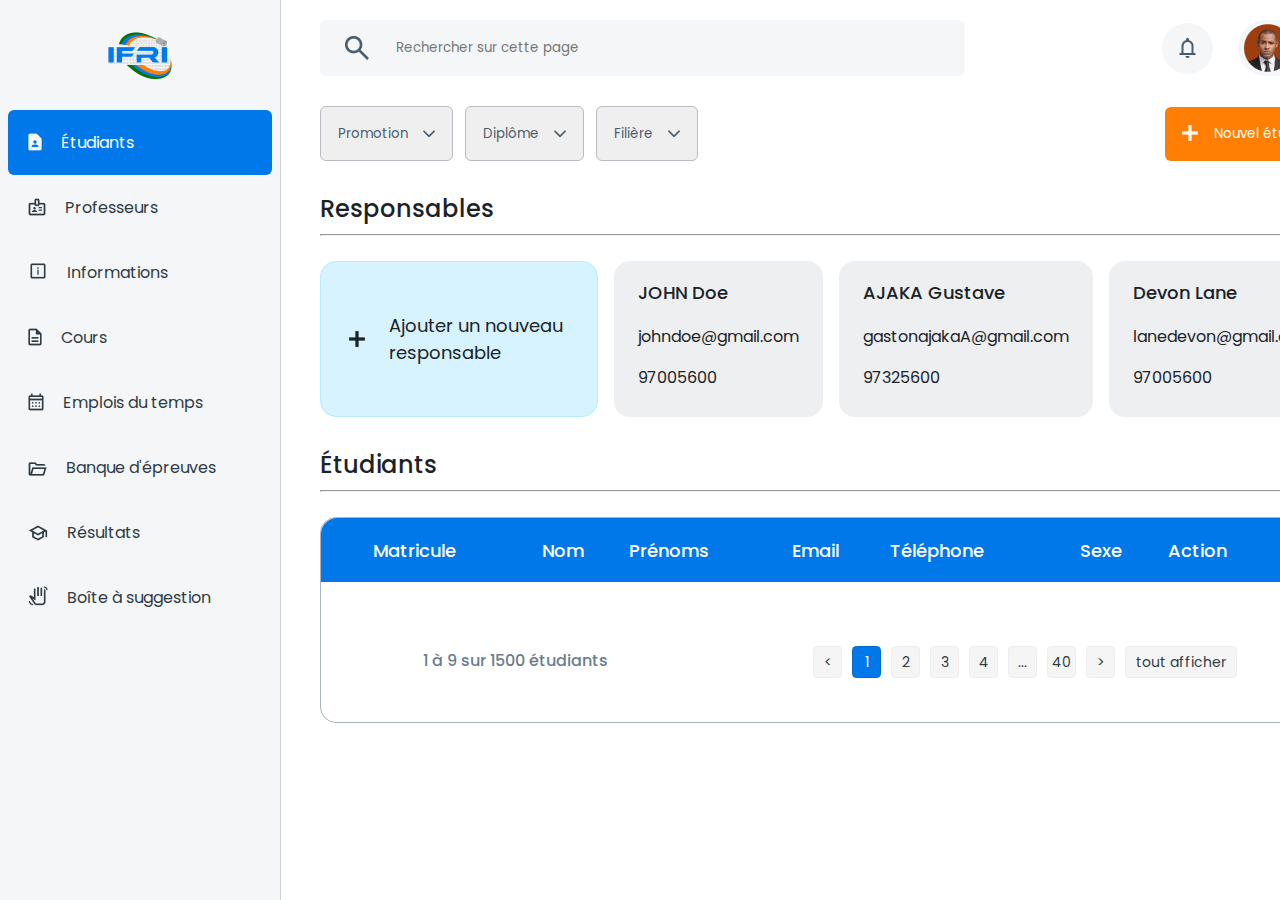
==== students.html @ 4463c04d "Add files via upload" ====
<!DOCTYPE html>
<html lang="fr">
<head>
    <meta charset="UTF-8">
    <meta name="viewport" content="width=device-width, initial-scale=1.0">
    <title>e-IFRI | Students</title>
    <link rel="stylesheet" href="https://fonts.googleapis.com/css2?family=Poppins:wght@300;400;500;600;700&display=swap">
    <link rel="stylesheet" href="css/style.css">
    <link rel="stylesheet" href="css/students.css">
</head>
<body>
    <aside class="sidebar">
        <img src="./images/logoifri 1.png" alt="Logo d'IFRI" class="mx-auto d-block mb-16">
        <div class="aside-element active-aside-element">
            <img src="images/aside/contact_page.png" alt="Icone Étudiants">
            Étudiants
        </div>
        <div class="aside-element">
            <img src="images/aside/badge.png" alt="Icone Professeurs">
            Professeurs
        </div>
        <div class="aside-element">
            <img src="images/aside/information.png" alt="Icone informations">
            Informations
        </div>
        <div class="aside-element">
            <img src="images/aside/cours.png" alt="Icone Cours">
            Cours
        </div>
        <div class="aside-element">
            <img src="images/aside/calendar_month.png" alt="Icone Emplois du temps">
            Emplois du temps
        </div>
        <div class="aside-element">
            <img src="images/aside/folder_open.png" alt="Icone Banque d'épreuves">
            Banque d'épreuves
        </div>
        <div class="aside-element">
            <img src="images/aside/school.png" alt="Icone Résultats">
            Résultats
        </div>
        <div class="aside-element">
            <img src="images/aside/hand_gesture.png" alt="Icone Boîte à suggestion">
            Boîte à suggestion
        </div>
    </aside>
    <div id="main">
        <header>
            <form id="searchbar">
                <img src="images/navbar/search.png" alt="search icone" class="me-25 cursor-pointer">
                <input type="text" placeholder="Rechercher sur cette page">
            </form>
            <div class="d-flex justify-content-space-between align-items-center">
                <div id="notifications">
                    <img src="images/navbar/notifications.png" alt="Icone notifications">
                </div>
                <div class="groupe-profil">
                    <img src="images/navbar/photo_2023-03-29_11-12-43 1.png" alt="Photo de profil">
                    <img src="images/navbar/expand_more.png" alt="Voir plus">
                </div>
            </div>
        </header>
        <div class="w-100p d-flex justify-content-space-between align-items-center mb-30">
            <div id="filtre">
                <select name="Promotion" id="slct-promotion">
                    <option value="Promotion" selected>Promotion</option>
                    <option value="Licence1">Licence1</option>
                    <option value="Licence2">Licence2</option>
                    <option value="Licence3">Licence3</option>
                    <option value="Master1">Master1</option>
                    <option value="Master2">Master2</option>
                </select>
                <img src="images/filtre/Icon.png" alt="flèche voir plus" class="position-relative left--30">
                <select name="Diplome" id="slct-diplome">
                    <option value="Diplôme" selected>Diplôme</option>
                    <option value="Licence">Licence</option>
                    <option value="Master">Master</option>
                </select>
                <img src="images/filtre/Icon.png" alt="flèche voir plus" class="position-relative left--30">
                <select name="Filiere" id="slct-filiere">
                    <option value="Filière" selected>Filière</option>
                    <option value="GL">GL</option>
                    <option value="SI">SI</option>
                    <option value="IM">IM</option>
                    <option value="IA">IA</option>
                    <option value="IoT">IoT</option>
                </select>
                <img src="images/filtre/Icon.png" alt="flèche voir plus" class="position-relative left--30">
            </div>
            <button class="btn btn-orange" id="btn-add-student">
                <img src="images/filtre/add.png" alt="Nouvel étudiant">
                Nouvel étudiant
            </button>
        </div>
        <div class="mb-30">
            <h2 class="fw-500 mb-0">Responsables</h2>
            <hr class="mb-25">
            <div class="d-flex">
                <div class="responsable new-responsable">
                    <img src="images/add responsable.png" alt="Ajouter responsable">
                    <p class="text-18 w-184">Ajouter un nouveau responsable</p>
                </div>
                <div class="responsable ms-16">
                    <p class="text-18 fw-500">JOHN Doe</p>
                    <p>johndoe@gmail.com</p>
                    <p>97005600</p>
                </div>
                <div class="responsable ms-16">
                    <p class="text-18 fw-500">AJAKA Gustave</p>
                    <p>gastonajakaA@gmail.com</p>
                    <p>97325600</p>
                </div>
                <div class="responsable ms-16">
                    <p class="text-18 fw-500">Devon Lane</p>
                    <p>lanedevon@gmail.com</p>
                    <p>97005600</p>
                </div>
            </div>
        </div>
        <div class="mb-30">
            <h2 class="fw-500 mb-0">Étudiants</h2>
            <hr class="mb-25">
            <div id="conteneur-table" class="mb-30">
                <div class="table-fond-header"></div>
                <table id="table-etudiants">
                    <thead>
                        <tr>
                            <th>Matricule</th>
                            <th>Nom</th>
                            <th>Prénoms</th>
                            <th>Email</th>
                            <th>Téléphone</th>
                            <th>Sexe</th>
                            <th>Action</th>
                        </tr>
                    </thead>
                    <tbody id="tbody-etudiants">
                        <tr class="d-none">
                            <td>00000001</td>
                            <td>DOE</td>
                            <td>John Doe A.</td>
                            <td>johndoeemail@gmail.com</td>
                            <td>97 20 56 35</td>
                            <td>M</td>
                            <td><img src="images/ADD_MORE.png" alt="Plus d'actions"></td>
                        </tr>
                    </tbody>
                </table>
                <div class="d-flex justify-content-space-between w-80p mx-auto">
                    <p class="fw-500 text-gris-pagination">1 à 9 sur 1500 étudiants</p>
                    <div class="d-flex">
                        <p class="btn-pagination me-10">&lt;</p>
                        <p class="btn-pagination btn-pagination-active me-10">1</p>
                        <p class="btn-pagination me-10">2</p>
                        <p class="btn-pagination me-10">3</p>
                        <p class="btn-pagination me-10">4</p>
                        <p class="btn-pagination me-10">...</p>
                        <p class="btn-pagination me-10">40</p>
                        <p class="btn-pagination me-10">&gt;</p>
                        <p class="btn-pagination px-10">tout afficher</p>
                    </div>
                </div>
            </div>
            <p>&nbsp;</p>
        </div>
    </div>


    <!-- The Modal -->
    <div id="myModal" class="modal">
        <!-- Modal content -->
        <div class="modal-content">
            <div class="d-flex justify-content-center w-100p mb-30">
                <p id="tab-add-student" class="modal-tab-element modal-tab-element-active">Ajout Manuel</p>
                <p id="tab-import-student" class="modal-tab-element">Importer un fichier</p>
            </div>
            <form id="form-new-student"></form>
            <div class="input-import"></div>
            <input type="file" class="input-import mx-auto">
        </div>
    </div>

    <script src="js/students.js"></script>
</body>
</html>
---- css/style.css ----
* {
    font-family: 'Poppins';
    color: #1B2329;
}

/* Navbar */
.groupe-profil {
    width: 100px;
    height: 56px;
    display: flex;
    justify-content: space-around;
    align-items: center;
    background-color: #F4F6F8;
    border-radius: 47px;
    cursor: pointer;
}

/* Filtre */
#filtre {
    display: flex;
    align-items: center;
}
#filtre > select {
    color: #4A5D6C;
    padding: 17px 44px 17px 17px;
    border: solid 1.3px #B8BBC2;
    border-radius: 6px;
    -webkit-appearance: none;
    -moz-appearance: none;
    appearance: none;
    cursor: pointer;
}

/* Text */
.text-gray {
    color: #4A5D6C;
}
.text-gris-pagination {
    color: #6A7E8F;
}
.text-white {
    color: white;
}
.text-14 {
    font-size: 14px;
}
.text-16 {
    font-size: 16px;
}
.text-18 {
    font-size: 18px;
}
.text-24 {
    font-size: 24px;
}
.text-32 {
    font-size: 32px;
}
.text-italique {
    font-style: italic;
}
.text-light {
    font-weight: lighter;
}
.text-center {
    text-align: center;
}
.fw-500 {
    font-weight: 500;
}
.fw-400 {
    font-weight: 400;
}

/* Align */
.align-content-center {
    align-content: center;
}
.vertical-align-middle {
    vertical-align: bottom;
}
.justify-content-center {
    justify-content: center;
}
.justify-content-space-between {
    justify-content: space-between;
}
.align-items-center {
    align-items: center;
}

/* Display */
.d-block {
    display: block;
}
.d-flex {
    display: flex;
}
.d-inline {
    display: inline;
}
.d-inline-block {
    display: inline-block;
}
.d-none {
    display: none;
}

/* Mouse pointer */
.cursor-pointer {
    cursor: pointer;
}

.space-between {
    align-content: space-between;
}

.overflow-hiden {
    overflow: hidden;
}

/* Sizes */
.w-auto {
    width: auto;
}
.w-90 {
    width: 90px;
}
.w-184 {
    width: 184px;
}
.w-270 {
    width: 270px;
}
.w-477 {
    width: 477px;
}
.minw-477 {
    min-width: 477px !important;
}
.maxw-477 {
    max-width: 477px !important;
}
.w-80p {
    width: 80%;
}
.w-100p {
    width: 100%;
}
.h-8 {
    height: 8px;
}
.h-64 {
    height: 64px;
}
.mh-490 {
    height: 490px !important;
}

/* Margins & padding */
.mx-auto {
    margin-left: auto;
    margin-right: auto;
}
.m-0 {
    margin: 0px;
}
.mt-16 {
    margin-top: 16px;
}
.mt-32 {
    margin-top: 32px;
}
.mt-40 {
    margin-top: 40px;
}
.mt-60 {
    margin-top: 60px;
}
.me-10 {
    margin-right: 10px;
}
.me-20 {
    margin-right: 20px;
}
.me-25 {
    margin-right: 25px;
}
.mb-0 {
    margin-bottom: 0px;
}
.mb-16 {
    margin-bottom: 16px;
}
.mb-25 {
    margin-bottom: 25px;
}
.mb-30 {
    margin-bottom: 30px;
}
.mb-40 {
    margin-bottom: 40px;
}
.ms--30 {
    margin-left: -30px;
}
.ms-10 {
    margin-left: 10px;
}
.ms-16 {
    margin-left: 16px;
}
.ms-20 {
    margin-left: 20px;
}
.ms-70 {
    margin-left: 70px;
}
.p-0 {
    padding: 0px;
}
.p-30 {
    padding: 30px;
}
.p-60 {
    padding: 60px;
}
.pb-50 {
    padding-bottom: 50px;
}
.ps-20 {
    padding-left: 40px;
}
.px-10 {
    padding-left: 10px;
    padding-right: 10px;
}

/* Drapeau du Bénin */
.vert-drapeau {
    background-color: #5A9F69;
}
.jaune-drapeau {
    background-color: #DED843;
}
.rouge-drapeau {
    background-color: #BC6469;
}

/* Positions */
.position-relative {
    position: relative;
}
.position-absolute {
    position: absolute;
}
.top-0 {
    top: 0px;
}
.left--30 {
    left: -30px;
}
.left-0 {
    left: 0px;
}
.left-90 {
    left: 90px;
}
.left-180 {
    left: 180px;
}
.float-right {
    float: right;
}

/* Blocks */
.block {
    display: inline-block;
}

/* Sidebar */
.sidebar {
    position: fixed;
    top: 0px;
    left: 0px;
    width: 280px;
    height: 100%;
    padding-top: 20px;
    background-color: #F4F6F8;
    border-right: solid 1px #CDD4D9;
    z-index: 3;
}
.aside-element {
    color: #2E3B44;
    width: 80%;
    padding: 20px;
    border-radius: 6px;
    align-content: center;
    margin-left: auto;
    margin-right: auto;
    cursor: pointer;
}
.aside-element > img {
    margin-right: 15px;
    margin-bottom: -3px;
}
.active-aside-element {
    color: white;
    background-color: #0078E9;
}

/* Boutons */
.btn {
    border: none;
    padding: 17px;
    border-radius: 6px;
    align-items: center;
    cursor: pointer;
}
.btn > img {
    margin-bottom: -3px;
    margin-right: 12px;
}
.btn-orange {
    color: white;
    background-color: #FF7F04;
}
---- css/students.css ----
html {
    height: 100%;
    max-height: none;
}

#main {
    margin: 20px 40px 150px 320px;
    width: 100%;
}

body {
    padding: 0px;
    margin: 0px;
    width: 100%;
    height: 100%;
    display: flex;
}

header {
    display: flex;
    justify-content: space-between;
    margin-bottom: 30px;
    width: 100%;
}

#searchbar {
    width: 620px;
    height: 56px;
    color: #2E3B44;
    background-color: #F4F6F8;
    border-radius: 6px;
    padding-left: 25px;
    display: flex;
    align-items: center;
}
#searchbar > input {
    background-color: #F4F6F8;
    width: 85%;
    height: 80%;
    border: none;
}
#searchbar > input:focus {
    border: none;
}

#notifications {
    width: 51px;
    height: 51px;
    display: flex;
    justify-content: center;
    align-items: center;
    border-radius: 50px;
    background-color: #F4F6F8;
    cursor: pointer;
    margin-right: 25px;
}

.responsable {
    width: fit-content;
    min-height: 154px;
    border-radius: 16px;
    background-color: #EDEFF1;
    padding-left: 24px;
    padding-right: 24px;
    align-items: center;
}
.new-responsable {
    background-color: #D6F3FF;
    border: solid 1px #B5EDFF;
    display: flex;
    cursor: pointer;
}
.new-responsable > img {
    width: 24px;
    height: 24px;
    margin-right: 20px;
}

#conteneur-table {
    border-radius: 16px;
    border: solid 1px #A9B4BE;
    width: 100%;
    position: relative;
    padding-bottom: 30px;
    margin-bottom: 50px;
}
#table-etudiants {
    width: 90%;
    margin: 0px auto 50px;
    border-collapse: collapse;
    border: none;
}
thead > tr > th {
    font-size: 18px;
    font-weight: 500;
    color: white;
    text-align: left;
}
thead {
    background-color: #0078E9;
    height: 64px;
    position: relative;
    z-index: 2;
}
.table-fond-header {
    position: absolute;
    top: 0px;
    left: 0px;
    width: 100%;
    height: 64px;
    background-color: #0078E9;
    border-top-left-radius: 16px;
    border-top-right-radius: 16px;
    z-index: 1;
}
.border-top-left {
    border-top-left-radius: 16px;
}
.border-top-right {
    border-top-right-radius: 16px;
}
tbody > tr {
    height: 64px;
    border-bottom: solid 1px #A9B4BE;
    width: 80%;
}

/* Pagination */
.btn-pagination {
    font-size: 14px;
    color: #2E3B44;
    background-color: #f5f5f5;
    min-width: 27px;
    height: 30px;
    border: solid 1px #eeeeee;
    border-radius: 4.34px;
    align-items: center;
    justify-content: center;
    display: flex;
    cursor: pointer;
}
.btn-pagination-active {
    color: white;
    background-color: #0078E9;
    border: 1px solid #006ACD;
}

/* Modal */
/* The Modal (background) */
.modal {
    display: none; /* Hidden by default */
    position: fixed; /* Stay in place */
    z-index: 10; /* Sit on top */
    left: 0;
    top: 0;
    width: 100%; /* Full width */
    height: 100%; /* Full height */
    overflow: auto; /* Enable scroll if needed */
    background-color: rgb(0,0,0); /* Fallback color */
    background-color: rgba(0,0,0,0.4); /* Black w/ opacity */
}
/* Modal Content/Box */
.modal-content {
    background-color: #fefefe;
    margin: 50px auto 0px; /* 15% from the top and centered */
    padding: 20px;
    border: 2px solid #A9B4BE;
    border-radius: 16px;
    /*width: 80%; /* Could be more or less, depending on screen size */
    width: 1051px;
}
/* The Close Button */
.close {
    color: #aaa;
    float: right;
    font-size: 28px;
    font-weight: bold;
}
.close:hover,
.close:focus {
    color: black;
    text-decoration: none;
    cursor: pointer;
}

.modal-tab-element {
    color: #6A7E8F;
    padding: 20px 30px;
    border: none;
    cursor: pointer;
}
.modal-tab-element-active {
    color: #1B2329;
    border-bottom: solid 4px #0078E9;
}

.input-import {
    border: dashed 2px #A9B4BE;
    border-radius: 8px;
    width: 931px;
    height: 186px;
    margin: auto;
    cursor: pointer;
}
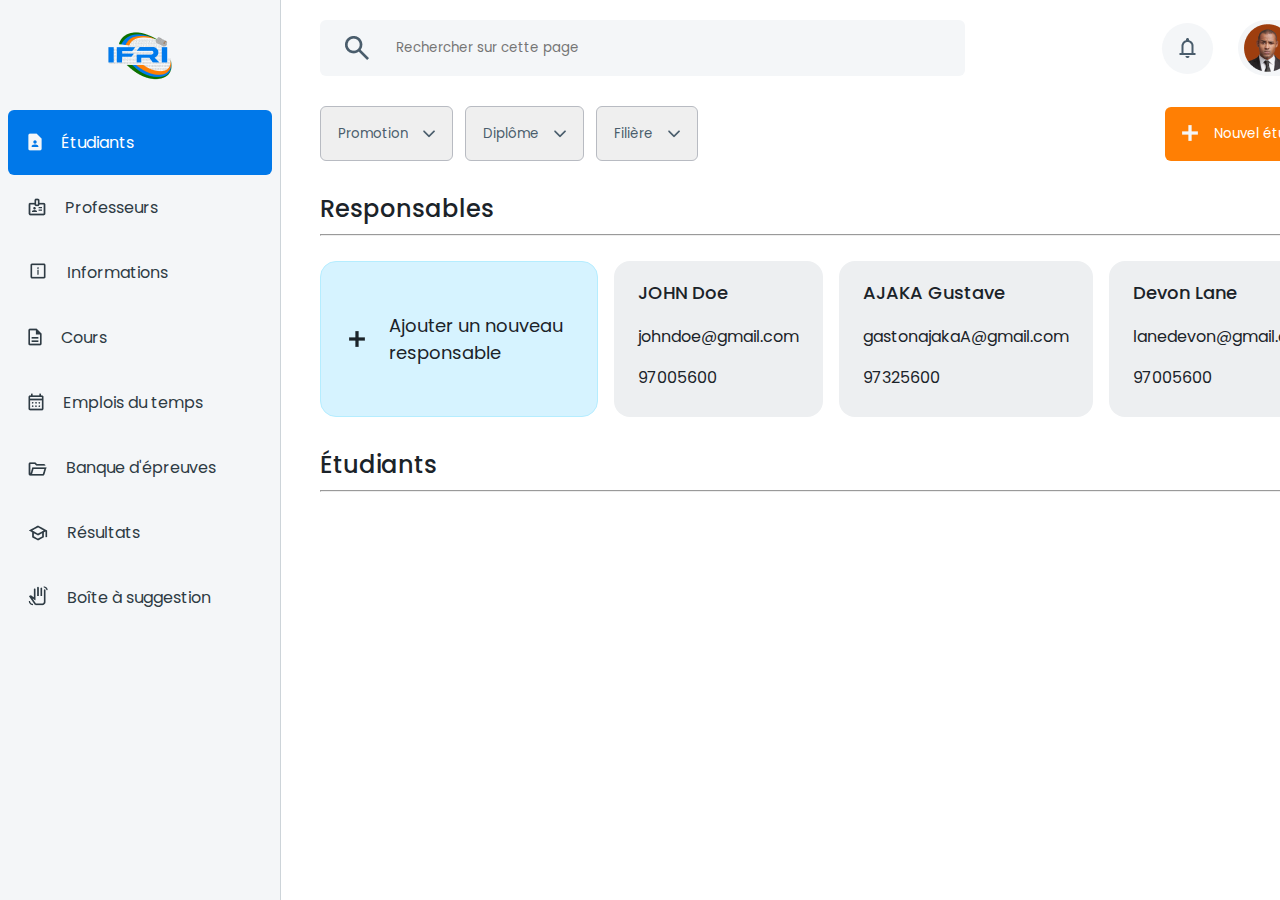
==== commit 1f50eb22: "hide empty student table" ====
--- a/students.html
+++ b/students.html
@@ -7,6 +7,7 @@
     <link rel="stylesheet" href="https://fonts.googleapis.com/css2?family=Poppins:wght@300;400;500;600;700&display=swap">
     <link rel="stylesheet" href="css/style.css">
     <link rel="stylesheet" href="css/students.css">
+    <link rel="icon" type="image/svg" href="/images/logoifri 1-favicon.svg">
 </head>
 <body>
     <aside class="sidebar">
@@ -120,7 +121,7 @@
         <div class="mb-30">
             <h2 class="fw-500 mb-0">Étudiants</h2>
             <hr class="mb-25">
-            <div id="conteneur-table" class="mb-30">
+            <div id="conteneur-table" class="mb-30 d-none">
                 <div class="table-fond-header"></div>
                 <table id="table-etudiants">
                     <thead>
@@ -174,9 +175,57 @@
                 <p id="tab-add-student" class="modal-tab-element modal-tab-element-active">Ajout Manuel</p>
                 <p id="tab-import-student" class="modal-tab-element">Importer un fichier</p>
             </div>
-            <form id="form-new-student"></form>
-            <div class="input-import"></div>
-            <input type="file" class="input-import mx-auto">
+            <form id="form-new-student" class="mx-auto justify-content-space-between">
+                <div class="group-form-input-medium">
+                    <label for="new-std-nom">Nom</label>
+                    <input type="text" id="new-std-nom" placeholder="Entrez le nom de l'étudiant" required>
+                </div>
+                <div class="group-form-input-large">
+                    <label for="new-std-nom">Prénoms</label>
+                    <input type="text" id="new-std-prenoms" placeholder="Entrez les prénoms de l'étudiant" required>
+                </div>
+                <div class="group-form-input-medium mt-16">
+                    <label for="new-std-matricule">Matricule</label>
+                    <input type="number" id="new-std-matricule" placeholder="Entrez le matricule de l'étudiant" required>
+                </div>
+                <div class="group-form-input-small mt-16">
+                    <label for="new-std-naissance">Date</label>
+                    <input type="date" id="new-std-naissance" placeholder="Date de naissance" required>
+                </div>
+                <div class="group-form-input-small mt-16">
+                    <label for="new-std-lieu-naissance">Lieu</label>
+                    <input type="text" id="new-std-lieu-naissance" placeholder="Lieu de naissance" required>
+                </div>
+                <div class="group-form-input-small mt-16">
+                    <label for="new-std-sexe">Sexe</label>
+                    <input type="text" id="new-std-sexe" placeholder="Sexe" required>
+                </div>
+                <div class="group-form-input-medium mt-16">
+                    <label for="new-std-telephone">Téléphone</label>
+                    <input type="number" id="new-std-telephone" placeholder="+229" min="22900000000" required>
+                </div>
+                <div class="group-form-input-large mt-16">
+                    <label for="new-std-email">Email</label>
+                    <input type="text" id="new-std-email" placeholder="Entrez le mail de l'étudiant" required>
+                </div>
+                <div class="group-form-input-medium mt-16">
+                    <label for="new-std-adresse">Adresse</label>
+                    <input type="text" id="new-std-adresse" placeholder="Entrez l'adresse de l'étudiant" required>
+                </div>
+            </form>
+            <div id="importation" class="position-relative d-none">
+                <div class="input-import d-flex align-items-center">
+                    <img src="images/drive_folder_upload.png" alt="image d'upload" class="d-block mx-auto">
+                </div>
+                <input type="file" accept=".xls,.xlsx" class="input-import real-input-import mx-auto position-absolute top-0 left-0">
+            </div>
+            <div class="d-flex justify-content-center mt-20">
+                <button class="btn btn-blanc-orange me-25 fw-600" id="btn-add-new-student">
+                    <img src="images/add-orange.png" alt="Nouvel étudiant">
+                    Nouvel étudiant
+                </button>
+                <button class="btn btn-orange" id="btn-validate-add-student">Valider l'ajout</button>
+            </div>
         </div>
     </div>
 
--- a/css/style.css
+++ b/css/style.css
@@ -65,11 +65,14 @@
 .text-center {
     text-align: center;
 }
+.fw-400 {
+    font-weight: 400;
+}
 .fw-500 {
     font-weight: 500;
 }
-.fw-400 {
-    font-weight: 400;
+.fw-600 {
+    font-weight: 600;
 }
 
 /* Align */
@@ -87,6 +90,9 @@
 }
 .align-items-center {
     align-items: center;
+}
+.flex-wrap-wrap {
+    flex-wrap: wrap;
 }
 
 /* Display */
@@ -167,6 +173,9 @@
 }
 .mt-16 {
     margin-top: 16px;
+}
+.mt-20 {
+    margin-top: 20px;
 }
 .mt-32 {
     margin-top: 32px;
@@ -324,4 +333,9 @@
 .btn-orange {
     color: white;
     background-color: #FF7F04;
+}
+.btn-blanc-orange {
+    border: none;
+    background-color: #ffffff00;
+    color: #FF7F04;
 }--- a/css/students.css
+++ b/css/students.css
@@ -194,6 +194,34 @@
     border-bottom: solid 4px #0078E9;
 }
 
+#form-new-student {
+    display: flex;
+    flex-wrap: wrap;
+    width: 931px;
+}
+.group-form-input-small {
+    width: 184px;
+}
+.group-form-input-medium {
+    width: 319px;
+}
+.group-form-input-large {
+    width: 588px;
+}
+.group-form-input-small > input, .group-form-input-medium > input, .group-form-input-large > input {
+    width: calc(100% - 40px);
+    height: 50px;
+    border: solid 2px #6A7E8F;
+    border-radius: 6px;
+    padding-left: 20px;
+    padding-right: 20px;
+}
+
+#importation {
+    position: relative;
+    width: 931px;
+    margin: auto;
+}
 .input-import {
     border: dashed 2px #A9B4BE;
     border-radius: 8px;
@@ -201,4 +229,8 @@
     height: 186px;
     margin: auto;
     cursor: pointer;
+}
+.real-input-import {
+    display: block;
+    opacity: 0;
 }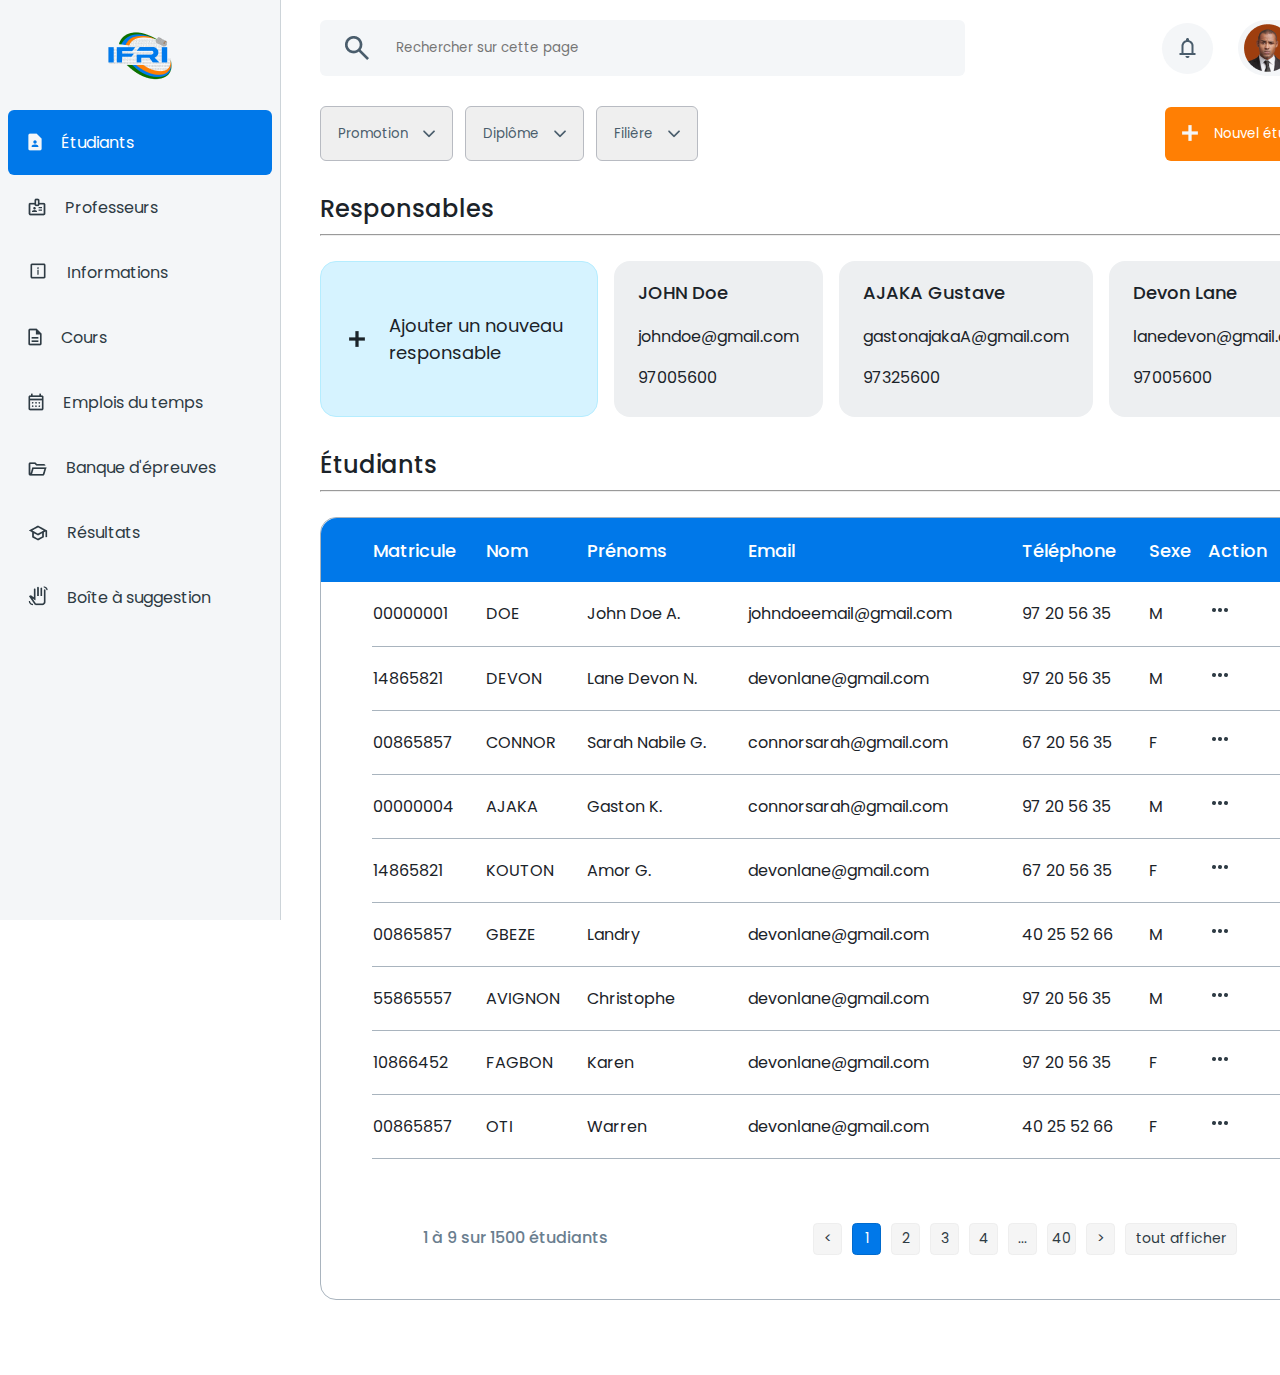
==== commit 87648ba0: "add students to table" ====
--- a/students.html
+++ b/students.html
@@ -121,7 +121,7 @@
         <div class="mb-30">
             <h2 class="fw-500 mb-0">Étudiants</h2>
             <hr class="mb-25">
-            <div id="conteneur-table" class="mb-30 d-none">
+            <div id="conteneur-table" class="mb-30">
                 <div class="table-fond-header"></div>
                 <table id="table-etudiants">
                     <thead>
@@ -136,13 +136,85 @@
                         </tr>
                     </thead>
                     <tbody id="tbody-etudiants">
-                        <tr class="d-none">
+                        <tr>
                             <td>00000001</td>
                             <td>DOE</td>
                             <td>John Doe A.</td>
                             <td>johndoeemail@gmail.com</td>
                             <td>97 20 56 35</td>
                             <td>M</td>
+                            <td><img src="images/ADD_MORE.png" alt="Plus d'actions"></td>
+                        </tr>
+                        <tr>
+                            <td>14865821</td>
+                            <td>DEVON</td>
+                            <td>Lane Devon N.</td>
+                            <td>devonlane@gmail.com</td>
+                            <td>97 20 56 35</td>
+                            <td>M</td>
+                            <td><img src="images/ADD_MORE.png" alt="Plus d'actions"></td>
+                        </tr>
+                        <tr>
+                            <td>00865857</td>
+                            <td>CONNOR</td>
+                            <td>Sarah Nabile G.</td>
+                            <td>connorsarah@gmail.com</td>
+                            <td>67 20 56 35</td>
+                            <td>F</td>
+                            <td><img src="images/ADD_MORE.png" alt="Plus d'actions"></td>
+                        </tr>
+                        <tr>
+                            <td>00000004</td>
+                            <td>AJAKA</td>
+                            <td>Gaston   K.</td>
+                            <td>connorsarah@gmail.com</td>
+                            <td>97 20 56 35</td>
+                            <td>M</td>
+                            <td><img src="images/ADD_MORE.png" alt="Plus d'actions"></td>
+                        </tr>
+                        <tr>
+                            <td>14865821</td>
+                            <td>KOUTON</td>
+                            <td>Amor G.</td>
+                            <td>devonlane@gmail.com</td>
+                            <td>67 20 56 35</td>
+                            <td>F</td>
+                            <td><img src="images/ADD_MORE.png" alt="Plus d'actions"></td>
+                        </tr>
+                        <tr>
+                            <td>00865857</td>
+                            <td>GBEZE</td>
+                            <td>Landry</td>
+                            <td>devonlane@gmail.com</td>
+                            <td>40 25 52 66</td>
+                            <td>M</td>
+                            <td><img src="images/ADD_MORE.png" alt="Plus d'actions"></td>
+                        </tr>
+                        <tr>
+                            <td>55865557</td>
+                            <td>AVIGNON</td>
+                            <td>Christophe</td>
+                            <td>devonlane@gmail.com</td>
+                            <td>97 20 56 35</td>
+                            <td>M</td>
+                            <td><img src="images/ADD_MORE.png" alt="Plus d'actions"></td>
+                        </tr>
+                        <tr>
+                            <td>10866452</td>
+                            <td>FAGBON</td>
+                            <td>Karen</td>
+                            <td>devonlane@gmail.com</td>
+                            <td>97 20 56 35</td>
+                            <td>F</td>
+                            <td><img src="images/ADD_MORE.png" alt="Plus d'actions"></td>
+                        </tr>
+                        <tr>
+                            <td>00865857</td>
+                            <td>OTI</td>
+                            <td>Warren</td>
+                            <td>devonlane@gmail.com</td>
+                            <td>40 25 52 66</td>
+                            <td>F</td>
                             <td><img src="images/ADD_MORE.png" alt="Plus d'actions"></td>
                         </tr>
                     </tbody>
@@ -214,8 +286,9 @@
                 </div>
             </form>
             <div id="importation" class="position-relative d-none">
-                <div class="input-import d-flex align-items-center">
-                    <img src="images/drive_folder_upload.png" alt="image d'upload" class="d-block mx-auto">
+                <div class="input-import">
+                    <img src="images/drive_folder_upload.png" alt="image d'upload" class="d-block mx-auto mt-32">
+                    <p class="w-100p text-center mt-32">Cliquez, collez ou déposez un fichier excel ici pour importer.</p>
                 </div>
                 <input type="file" accept=".xls,.xlsx" class="input-import real-input-import mx-auto position-absolute top-0 left-0">
             </div>
--- a/css/style.css
+++ b/css/style.css
@@ -168,6 +168,22 @@
     margin-left: auto;
     margin-right: auto;
 }
+.my-auto {
+    margin-top: auto;
+    margin-bottom: auto;
+}
+.mt-auto {
+    margin-top: auto;
+}
+.me-auto {
+    margin-right: auto;
+}
+.mb-auto {
+    margin-bottom: auto;
+}
+.ms-auto {
+    margin-left: auto;
+}
 .m-0 {
     margin: 0px;
 }
@@ -182,6 +198,9 @@
 }
 .mt-40 {
     margin-top: 40px;
+}
+.mt-50 {
+    margin-top: 50px;
 }
 .mt-60 {
     margin-top: 60px;
